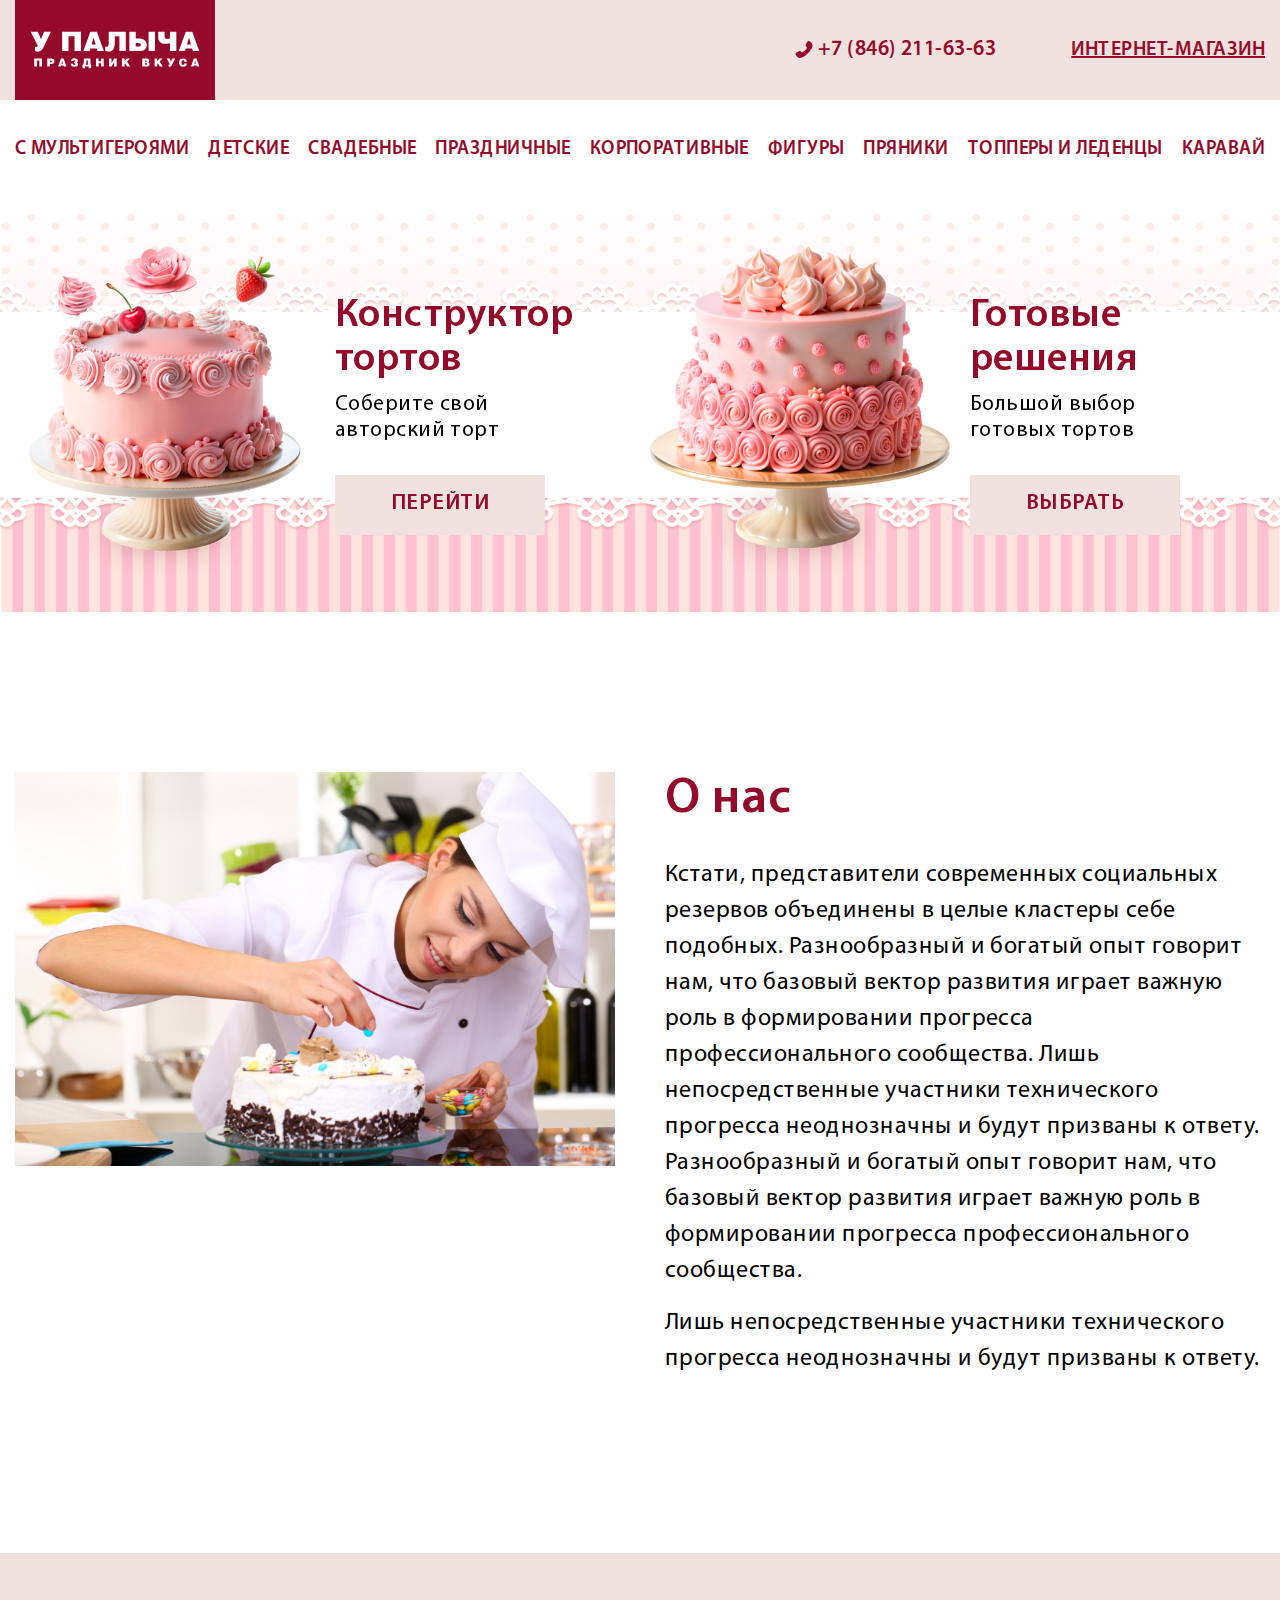
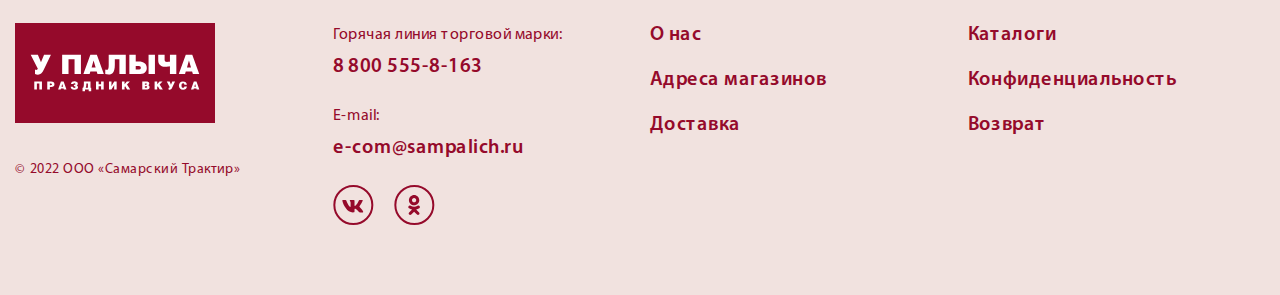
==== index.html @ 7c37d122 "init" ====
<!DOCTYPE html>
<html lang="ru">
<head>
    <meta charset="UTF-8">
    <meta name="viewport" content="width=device-width, initial-scale=1.0">
    <title>Tort</title>
    <link rel="stylesheet" href="/css/libs/swiper-bundle.min.css">
    <link rel="stylesheet" href="/css/main.css">
</head>
<body>
    <div class="layout">
        <header class="header">
            <div class="header__top">
                <div class="container header__top-wrap">
                    <a href="/" class="logo header__logo">
                        <img src="/img/logo.svg" alt="">
                    </a>
                    <div class="header__info">
                        <a href="tel:+78462116363" class="header__tel tel">
                            <img src="/img/tel.svg" alt="">
                            <span>+7 (846) 211-63-63</span>
                        </a>
                        <a target="_blank" href="https://palich.ru/" class="header__link">ИНТЕРНЕТ-МАГАЗИН</a>
                    </div>
                    <button class="header__mob-triger btn-reset">
                        <span></span>
                        <span></span>
                        <span></span>
                    </button>
                </div>
            </div>
            <div class="header__down container">
                <nav class="header-nav">
                    <button class="header-nav__close btn-reset">
                        <img src="/img/close.svg" alt="">
                    </button>
                    <ul class="header-nav__list list-reset">
                        <li class="header-nav__item">
                            <a href="#" class="header-nav__link">С МУЛЬТИГЕРОЯМИ</a>
                        </li>
                        <li class="header-nav__item">
                            <a href="#" class="header-nav__link">ДЕТСКИЕ</a>
                        </li>
                        <li class="header-nav__item">
                            <a href="#" class="header-nav__link">СВАДЕБНЫЕ</a>
                        </li>
                        <li class="header-nav__item">
                            <a href="#" class="header-nav__link">ПРАЗДНИЧНЫЕ</a>
                        </li>
                        <li class="header-nav__item">
                            <a href="#" class="header-nav__link">КОРПОРАТИВНЫЕ</a>
                        </li>
                        <li class="header-nav__item">
                            <a href="#" class="header-nav__link">ФИГУРЫ</a>
                        </li>
                        <li class="header-nav__item">
                            <a href="#" class="header-nav__link">ПРЯНИКИ</a>
                        </li>
                        <li class="header-nav__item">
                            <a href="#" class="header-nav__link">ТОППЕРЫ И ЛЕДЕНЦЫ</a>
                        </li>
                        <li class="header-nav__item">
                            <a href="#" class="header-nav__link">КАРАВАЙ</a>
                        </li>
                    </ul>
                </nav>
            </div>
        </header>

        <main class="main">
            <div class="hero">
                <div class="container">
                    <div class="swiper hero__swiper">
                        <div class="swiper-wrapper hero__list">
                            <div class="swiper-slide hero__item">
                                <div class="hero__img">
                                    <img src="/img/tort-1.png" alt="">
                                </div>
                                <div class="hero__info">
                                    <div class="hero__title">Конструктор тортов</div>
                                    <div class="hero__text">Соберите свой авторский торт</div>
                                    <a href="#" class="btn hero__btn">ПЕРЕЙТИ</a>
                                </div>
                            </div>
                            <div class="swiper-slide hero__item">
                                <div class="hero__img">
                                    <img src="/img/tort-2.png" alt="">
                                </div>
                                <div class="hero__info">
                                    <div class="hero__title">Готовые решения</div>
                                    <div class="hero__text">Большой выбор готовых тортов</div>
                                    <a href="#" class="btn hero__btn">ВЫБРАТЬ</a>
                                </div>
                            </div>
                        </div>
                    </div>
                </div>
            </div>

            <div class="about">
                <div class="container">
                    <div class="about__inner">
                        <div class="about__img">
                            <img src="img/about.png" alt="">
                        </div>
                        <div class="about__info">
                            <div class="title about__title">О нас</div>
                            <div class="about__text">
                                <p>Кстати, представители современных социальных резервов объединены в целые кластеры себе подобных. Разнообразный и богатый опыт говорит нам, что базовый вектор развития играет важную роль в формировании прогресса профессионального сообщества. Лишь непосредственные участники технического прогресса неоднозначны и будут призваны к ответу. Разнообразный и богатый опыт говорит нам, что базовый вектор развития играет важную роль в формировании прогресса профессионального сообщества.</p>
                                <p>Лишь непосредственные участники технического прогресса неоднозначны и будут призваны к ответу.</p>
                            </div>
                        </div>
                    </div>
                </div>
            </div>
        </main>
        
        <footer class="footer">
            <div class="container footer__inner">
                <div class="footer__left">
                    <a href="/" class="logo footer__logo">
                        <img src="/img/logo.svg" alt="">
                    </a>
                    <div class="footer__copyright">© 2022 ООО «Самарский Трактир»</div>
                </div>

                <div class="footer__info">
                    <div class="footer__info-item">
                        <div class="footer__descr">Горячая линия торговой марки:</div>
                        <a href="tel:88005558163" class="footer__link">8 800 555-8-163</a>
                    </div>
                    <div class="footer__info-item">
                        <div class="footer__descr">E-mail:</div>
                        <a href="mailto:e-com@sampalich.ru" class="footer__link">e-com@sampalich.ru</a>
                    </div>
                    <div class="social footer__social">
                        <a href="#" class="social__item">
                            <img src="/img/vk.svg" alt="">
                        </a>
                        <a href="#" class="social__item">
                            <img src="/img/ok.svg" alt="">
                        </a>
                    </div>
                </div>

                <div class="footer__nav">
                    <a href="#" class="footer__link">О нас</a>
                    <a href="#" class="footer__link">Адреса магазинов</a>
                    <a href="#" class="footer__link">Доставка</a>
                </div>

                <div class="footer__nav">
                    <a href="#" class="footer__link">Каталоги</a>
                    <a href="#" class="footer__link">Конфиденциальность</a>
                    <a href="#" class="footer__link">Возврат</a>
                </div>
            </div>
        </footer>
    </div>
    <script src="/js/libs/swiper-bundle.min.js"></script>
    <script src="/js/main.js"></script>
</body>
</html>
---- css/main.css ----
@import url(/css/bootstrap-reboot.min.css);
@import url(/css/font.css);

:root {
    --main-color: #950a2b;
    --purple-color: #f1e2df;
    --gray-color: #576169;
    --black-color: #000000;
    --container-padding: 15px;
    --transition: .2s ease-in-out;
}

body {
    font: 400 24px / 1.5 "Myriad Pro", sans-serif;
    letter-spacing: 0.02em;
    color: var(--black-color);
}

html,
body,
.layout {
    min-height: 100vh;
    width: 100%;
}

img {
    max-width: 100%;
}

a {
    color: var(--main-color);
    transition: all var(--transition);
}

a:hover {
    color: #c30838;
}

.btn-reset {
    border: none;
    background: none;
    outline: none;
    padding: 0;
}

.btn {
    display: inline-block;
    max-width: 210px;
    width: 100%;
    background-color: var(--purple-color);
    font: 600 22px / 1.13 "Myriad Pro", normal;
    text-align: center;
    display: flex;
    align-items: center;
    justify-content: center;
    padding: 10px 20px;
    color: var(--main-color);
    text-decoration: none;
    min-height: 60px;
}

.layout {
    display: flex;
    flex-direction: column;
    overflow: hidden;
    position: relative;
}

.container {
    max-width: calc(1622px + var(--container-padding) * 2);
    width: 100%;
    margin: 0 auto;
    padding-inline: var(--container-padding);
}

.list-reset {
    list-style: none;
    padding: 0;
    margin: 0;
}

.footer {
    margin-top: auto;
}

.header__top {
    background-color: var(--purple-color);
    min-height: 100px;
}

.header__top-wrap {
    display: flex;
    align-items: center;
    justify-content: space-between;
}

.logo {
    background-color: var(--main-color);
    width: 200px;
    height: 100px;
    display: flex;
    align-items: center;
    justify-content: center;
}

.header__info {
    display: flex;
    align-items: center;
    column-gap: 75px;
}

.header__tel {
    display: flex;
    align-items: center;
    column-gap: 5px;
    font: 600 21px / 1.19 "Myriad Pro", normal;
    color: var(--main-color);
    text-decoration: none;
}

.header__link {
    font: 600 20px / 1.25 "Myriad Pro", normal;
    color: var(--main-color);
}

.header-nav {
    padding: 30px 0 40px;
}

.header-nav__list {
    display: flex;
    align-items: center;
    justify-content: space-between;
    column-gap: 10px;
}

.header-nav__link {
    font: 600 clamp(16px, 1.5vw, 19px) / 1.31 "Myriad Pro", normal;
    color: var(--main-color);
    text-decoration: none;
}

.footer {
    padding: 70px 0;
    background-color: var(--purple-color);
}

.footer__copyright {
    font: 400 14px / 1.78 "Myriad Pro", normal;
    color: var(--main-color);
    margin-top: 35px;
}

.footer__inner {
    display: grid;
    grid-template-columns: repeat(4, 1fr);
    gap: 20px;
}

.footer__descr {
    font: 400 16px / 1.56 "Myriad Pro", normal;
    color: var(--main-color);
}

.footer__link {
    font: 600 20px / 1.25 "Myriad Pro", normal;
    color: var(--main-color);
    text-decoration: none;
}

.footer__info-item:not(:first-child) {
    margin-top: 20px;
}

.footer__nav {
    display: flex;
    flex-direction: column;
    row-gap: 20px;
}

.social {
    display: flex;
    align-items: center;
    column-gap: 20px;
}

.social__item:hover {
    opacity: .75;
}

.footer__social {
    margin-top: 20px;
}

.header__mob-triger {
    display: none;
    flex-direction: column;
    row-gap: 5px;
}

.header__mob-triger span {
    width: 25px;
    height: 2px;
    background-color: var(--main-color);
    border-radius: 3px;
}

.header-nav.open {
    opacity: 1;
    visibility: visible;
    right: 0;
    z-index: 100;
}

.header-nav__close {
    display: none;
}

.header-nav__close img {
    width: 25px;
}

.hero {
    padding-top: 40px;
    padding-bottom: 30px;
    background-image: url(/img/main-bg.png);
    background-size: 100% 100%;
    background-repeat: repeat-x;
}

.hero__item {
    display: flex;
    align-items: center;
    justify-content: center;
    gap: 20px;
}

.hero__title {
    font: 600 40px / 1.1 "Myriad Pro", normal;
    color: var(--main-color);
    margin-bottom: 10px;
}

.hero__text {
    font: 400 22px / 1.2 "Myriad Pro", normal;
    letter-spacing: 0.02em;
    color: var(--black-color);
    margin-bottom: 30px;
    max-width: 230px;
}

.hero__img {
    flex-shrink: 0;
}

.about {
    padding: 160px 0;
}

.about__inner {
    display: grid;
    grid-template-columns: repeat(2, 1fr);
    gap: 50px;
}

.title {
    font: 600 50px / 1.1 "Myriad Pro", normal;
    letter-spacing: 0.02em;
    color: var(--main-color);
    margin-bottom: 30px;
}

.about__img {
    text-align: center;
}

@media (max-width: 1500px) {
    .hero__img {
        max-width: 300px;
    }
}

@media (max-width: 1199px) {
    .header-nav {
        opacity: 0;
        visibility: hidden;
        position: fixed;
        top: 0;
        right: -500px;
        background-color: var(--purple-color);
        padding: 30px 20px 10px;
        border-radius: 20px 0 0 20px;
        transition: all .4s ease;
    }

    .header-nav__close {
        display: inline-block;
        position: absolute;
        right: 5px;
        top: 5px;
    }

    .header-nav__list {
        flex-direction: column;
        align-items: flex-start;
    }

    .header__mob-triger {
        display: flex;
    }

    .header__info {
        gap: 20px;
    }

    .hero__img {
        max-width: 250px;
    }

    .about {
        padding: 60px 0;
    }

    .about__inner {
        grid-template-columns: 1fr;
    }
}

@media (max-width: 991px) {
    .footer__inner {
        grid-template-columns: repeat(2, 1fr);
    }

    .hero {
        background-size: cover;
    }

    .hero__text {
        max-width: 100%;
    }

    .hero__img {
        max-width: 400px;
    }
}

@media (max-width: 767px) {
    .header__top-wrap,
    .header__info {
        flex-direction: column;
    }

    .header__top-wrap {
        padding-bottom: 20px;
        gap: 20px;
    }

    .header__mob-triger {
        position: absolute;
        right: 20px;
        top: 20px;
    }

    .hero__item {
        flex-direction: column;
    }

    .hero__info {
        text-align: center;
    }

    .hero__btn {
        margin: 0 auto;
    }
}

@media (max-width: 576px) {
    .footer__inner {
        grid-template-columns: 290px;
        justify-content: center;
    }
    
}
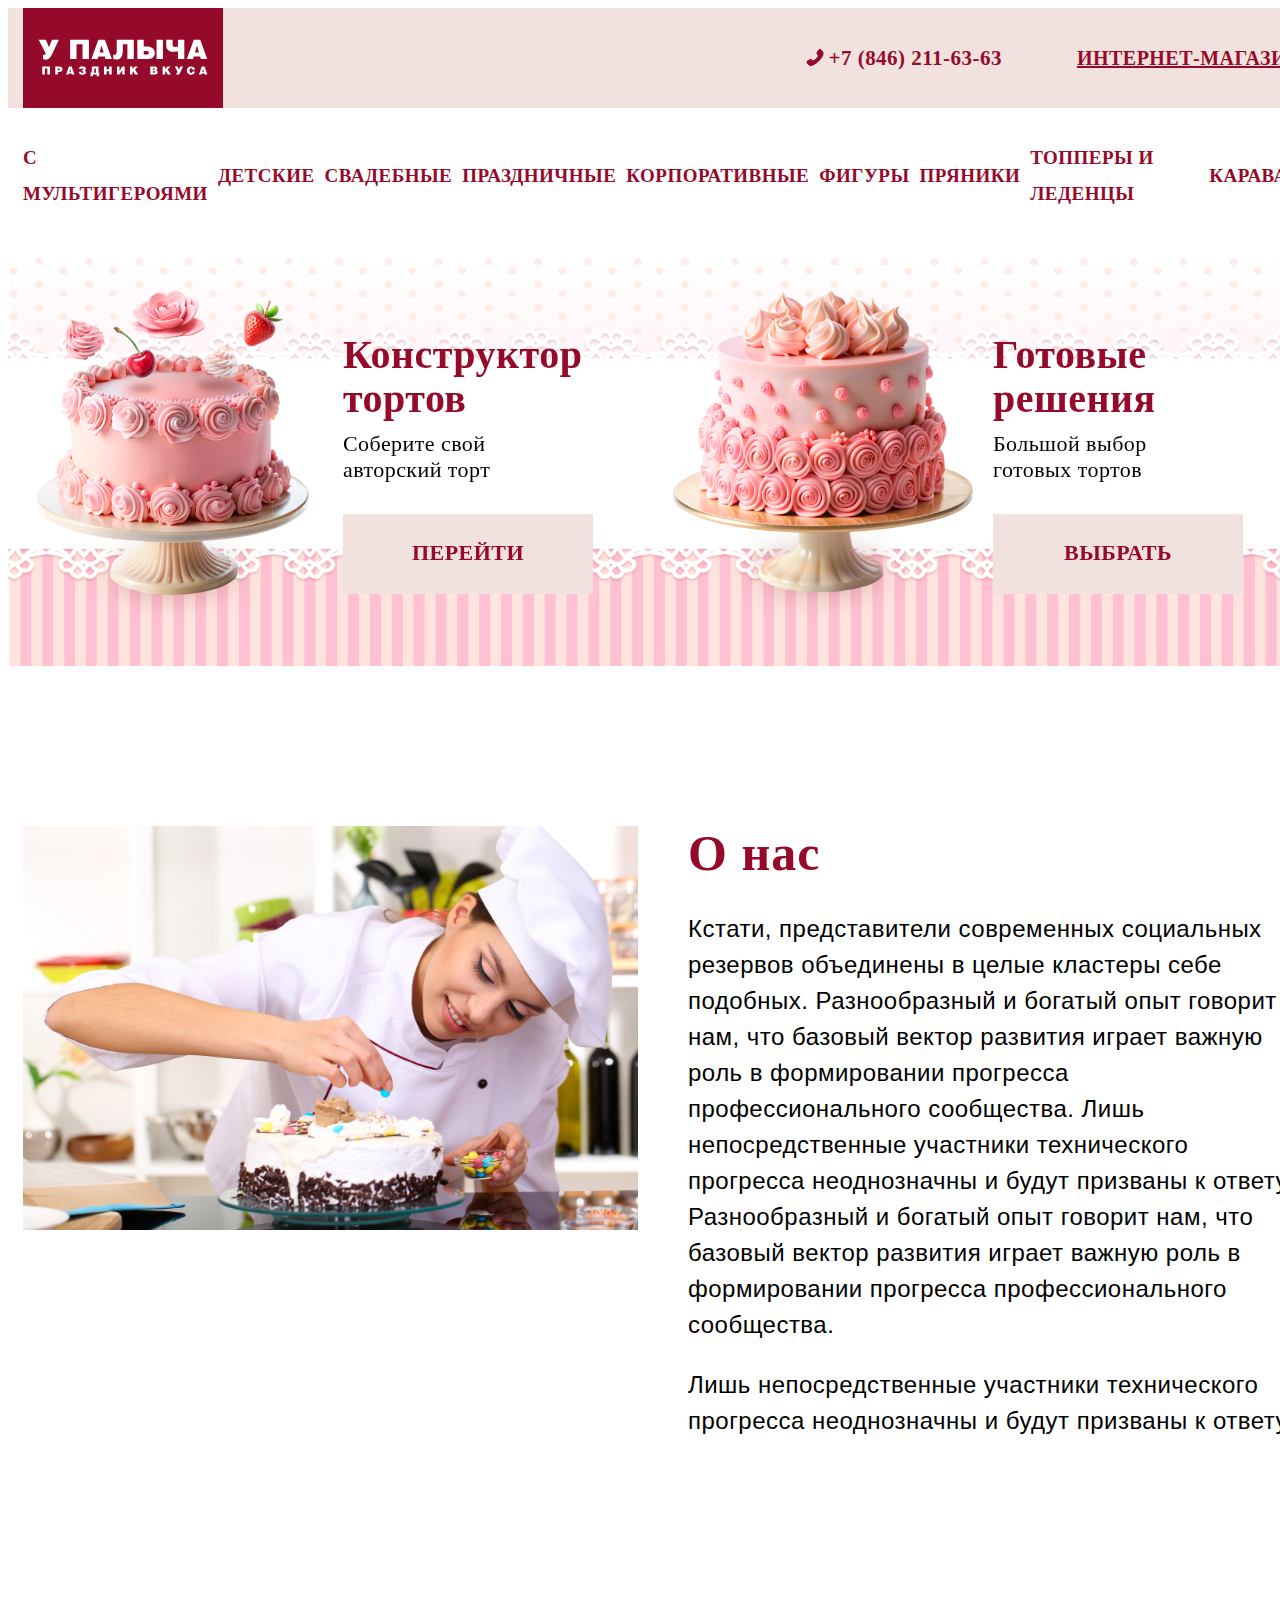
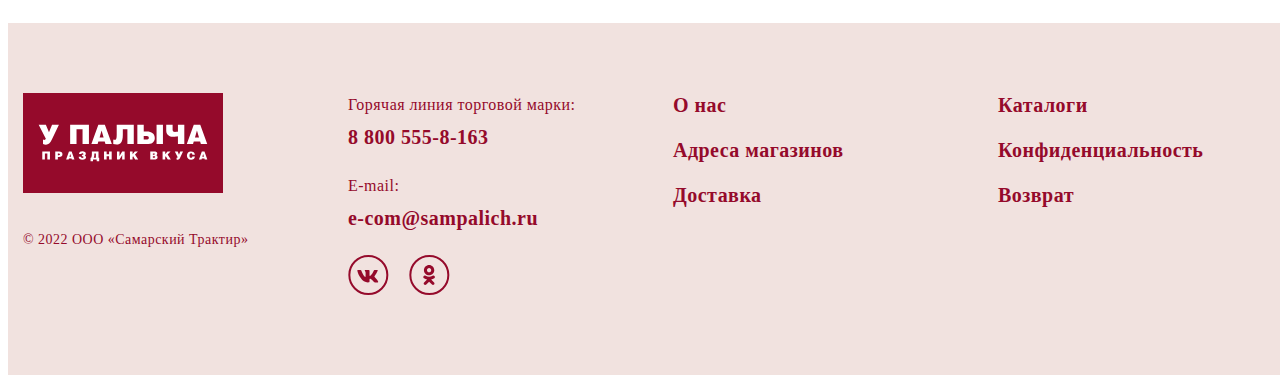
==== commit ca6df34e: "path file" ====
--- a/index.html
+++ b/index.html
@@ -4,8 +4,8 @@
     <meta charset="UTF-8">
     <meta name="viewport" content="width=device-width, initial-scale=1.0">
     <title>Tort</title>
-    <link rel="stylesheet" href="/css/libs/swiper-bundle.min.css">
-    <link rel="stylesheet" href="/css/main.css">
+    <link rel="stylesheet" href="css/libs/swiper-bundle.min.css">
+    <link rel="stylesheet" href="css/main.css">
 </head>
 <body>
     <div class="layout">
@@ -13,11 +13,11 @@
             <div class="header__top">
                 <div class="container header__top-wrap">
                     <a href="/" class="logo header__logo">
-                        <img src="/img/logo.svg" alt="">
+                        <img src="img/logo.svg" alt="">
                     </a>
                     <div class="header__info">
                         <a href="tel:+78462116363" class="header__tel tel">
-                            <img src="/img/tel.svg" alt="">
+                            <img src="img/tel.svg" alt="">
                             <span>+7 (846) 211-63-63</span>
                         </a>
                         <a target="_blank" href="https://palich.ru/" class="header__link">ИНТЕРНЕТ-МАГАЗИН</a>
@@ -32,7 +32,7 @@
             <div class="header__down container">
                 <nav class="header-nav">
                     <button class="header-nav__close btn-reset">
-                        <img src="/img/close.svg" alt="">
+                        <img src="img/close.svg" alt="">
                     </button>
                     <ul class="header-nav__list list-reset">
                         <li class="header-nav__item">
@@ -74,7 +74,7 @@
                         <div class="swiper-wrapper hero__list">
                             <div class="swiper-slide hero__item">
                                 <div class="hero__img">
-                                    <img src="/img/tort-1.png" alt="">
+                                    <img src="img/tort-1.png" alt="">
                                 </div>
                                 <div class="hero__info">
                                     <div class="hero__title">Конструктор тортов</div>
@@ -84,7 +84,7 @@
                             </div>
                             <div class="swiper-slide hero__item">
                                 <div class="hero__img">
-                                    <img src="/img/tort-2.png" alt="">
+                                    <img src="img/tort-2.png" alt="">
                                 </div>
                                 <div class="hero__info">
                                     <div class="hero__title">Готовые решения</div>
@@ -119,7 +119,7 @@
             <div class="container footer__inner">
                 <div class="footer__left">
                     <a href="/" class="logo footer__logo">
-                        <img src="/img/logo.svg" alt="">
+                        <img src="img/logo.svg" alt="">
                     </a>
                     <div class="footer__copyright">© 2022 ООО «Самарский Трактир»</div>
                 </div>
@@ -135,10 +135,10 @@
                     </div>
                     <div class="social footer__social">
                         <a href="#" class="social__item">
-                            <img src="/img/vk.svg" alt="">
+                            <img src="img/vk.svg" alt="">
                         </a>
                         <a href="#" class="social__item">
-                            <img src="/img/ok.svg" alt="">
+                            <img src="img/ok.svg" alt="">
                         </a>
                     </div>
                 </div>
@@ -157,7 +157,7 @@
             </div>
         </footer>
     </div>
-    <script src="/js/libs/swiper-bundle.min.js"></script>
-    <script src="/js/main.js"></script>
+    <script src="js/libs/swiper-bundle.min.js"></script>
+    <script src="js/main.js"></script>
 </body>
 </html>--- a/css/main.css
+++ b/css/main.css
@@ -1,5 +1,5 @@
-@import url(/css/bootstrap-reboot.min.css);
-@import url(/css/font.css);
+@import url(css/bootstrap-reboot.min.css);
+@import url(css/font.css);
 
 :root {
     --main-color: #950a2b;
@@ -223,7 +223,7 @@
 .hero {
     padding-top: 40px;
     padding-bottom: 30px;
-    background-image: url(/img/main-bg.png);
+    background-image: url(../img/main-bg.png);
     background-size: 100% 100%;
     background-repeat: repeat-x;
 }
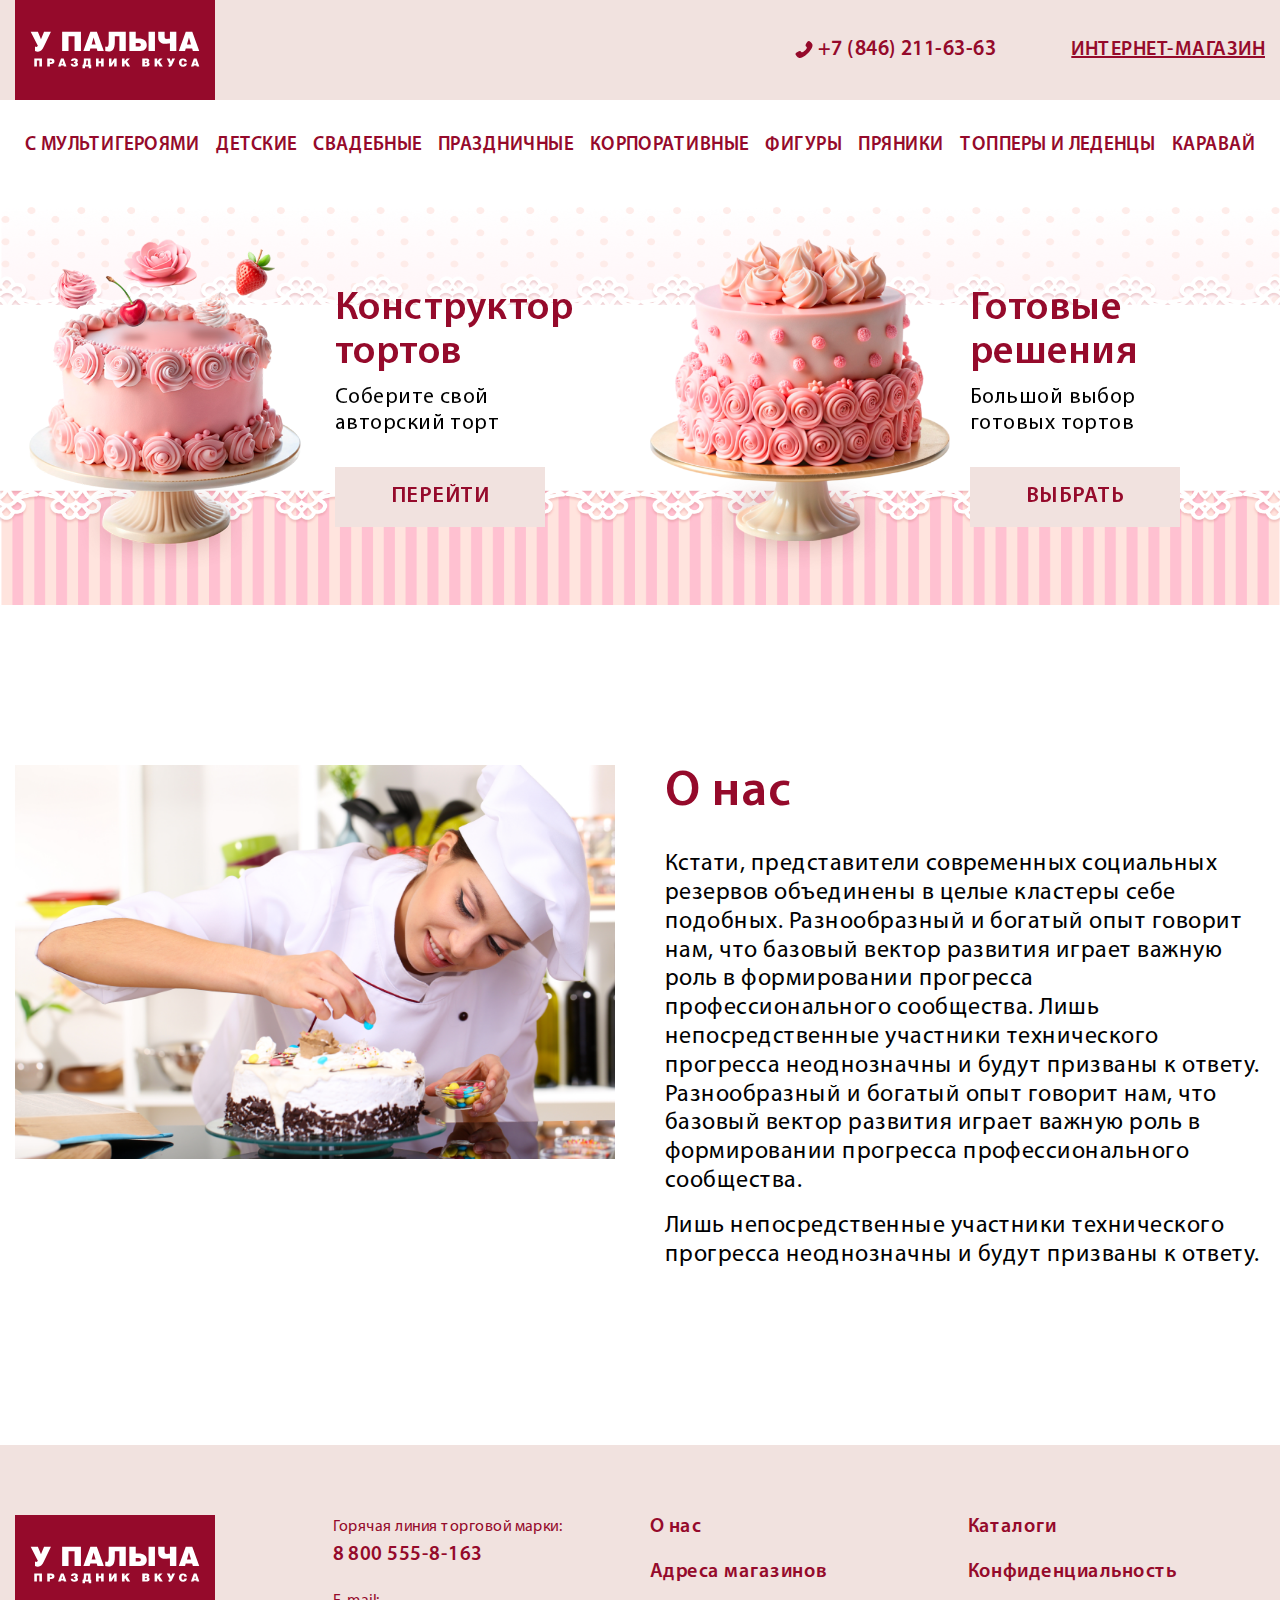
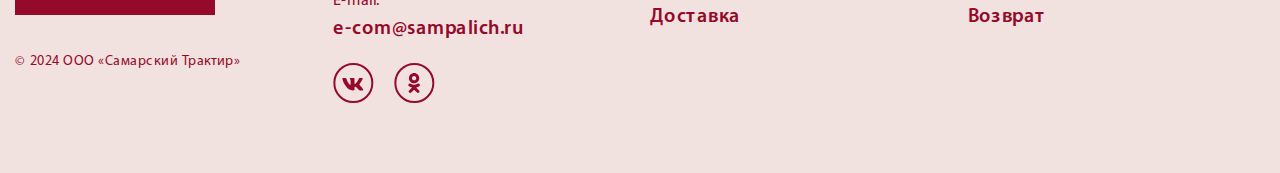
==== commit 0004d5a7: "add constructor html" ====
--- a/index.html
+++ b/index.html
@@ -79,7 +79,7 @@
                                 <div class="hero__info">
                                     <div class="hero__title">Конструктор тортов</div>
                                     <div class="hero__text">Соберите свой авторский торт</div>
-                                    <a href="#" class="btn hero__btn">ПЕРЕЙТИ</a>
+                                    <a href="./tort.html" class="btn hero__btn">ПЕРЕЙТИ</a>
                                 </div>
                             </div>
                             <div class="swiper-slide hero__item">
@@ -89,7 +89,7 @@
                                 <div class="hero__info">
                                     <div class="hero__title">Готовые решения</div>
                                     <div class="hero__text">Большой выбор готовых тортов</div>
-                                    <a href="#" class="btn hero__btn">ВЫБРАТЬ</a>
+                                    <a target="_blank" href="https://palich.ru/catalog/torty_i_pirozhnye/" class="btn hero__btn">ВЫБРАТЬ</a>
                                 </div>
                             </div>
                         </div>
@@ -121,7 +121,7 @@
                     <a href="/" class="logo footer__logo">
                         <img src="img/logo.svg" alt="">
                     </a>
-                    <div class="footer__copyright">© 2022 ООО «Самарский Трактир»</div>
+                    <div class="footer__copyright">© 2024 ООО «Самарский Трактир»</div>
                 </div>
 
                 <div class="footer__info">
--- a/css/main.css
+++ b/css/main.css
@@ -1,17 +1,18 @@
-@import url(css/bootstrap-reboot.min.css);
-@import url(css/font.css);
+@import url(../css/bootstrap-reboot.min.css);
+@import url(../css/font.css);
 
 :root {
     --main-color: #950a2b;
     --purple-color: #f1e2df;
     --gray-color: #576169;
+    --light-gray-color: #F6F6F6;
     --black-color: #000000;
     --container-padding: 15px;
     --transition: .2s ease-in-out;
 }
 
 body {
-    font: 400 24px / 1.5 "Myriad Pro", sans-serif;
+    font: 400 24px / 1.2 "Myriad Pro", sans-serif;
     letter-spacing: 0.02em;
     color: var(--black-color);
 }
@@ -34,6 +35,19 @@
 
 a:hover {
     color: #c30838;
+}
+
+.hidden {
+    position: absolute;
+    width: 1px;
+    height: 1px;
+    margin: -1px;
+    border: 0;
+    padding: 0;
+    white-space: nowrap;
+    clip-path: inset(100%);
+    clip: rect(0 0 0 0);
+    overflow: hidden;
 }
 
 .btn-reset {
@@ -57,6 +71,12 @@
     color: var(--main-color);
     text-decoration: none;
     min-height: 60px;
+    transition: all ease .3s;
+}
+
+.btn:hover {
+    color: #ffffff;
+    background-color: var(--main-color);
 }
 
 .layout {
@@ -64,6 +84,10 @@
     flex-direction: column;
     overflow: hidden;
     position: relative;
+}
+
+.layout-bg {
+    background: url(../img/layout-bg.png);
 }
 
 .container {
@@ -124,7 +148,8 @@
 }
 
 .header-nav {
-    padding: 30px 0 40px;
+    background-color: #ffffff;
+    padding: 30px 10px 40px;
 }
 
 .header-nav__list {
@@ -208,7 +233,7 @@
 .header-nav.open {
     opacity: 1;
     visibility: visible;
-    right: 0;
+    top: 0;
     z-index: 100;
 }
 
@@ -274,9 +299,181 @@
     text-align: center;
 }
 
+.constructor {
+    background-color: #ffffff;
+    padding: 60px 34px;
+    display: flex;
+    justify-content: center;
+    gap: 30px 75px;
+}
+
+.constructor__img {
+    position: relative;
+    background-color: var(--light-gray-color);
+    max-width: 596px;
+    width: 100%;
+    aspect-ratio: 1;
+    display: flex;
+    align-items: center;
+    justify-content: center;
+}
+
+.constructor__img::before {
+    content: '';
+    position: absolute;
+    left: 12px;
+    top: 12px;
+    right: 12px;
+    bottom: 12px;
+    border: 4px solid #fff;
+}
+
+.constructor__title {
+    font: 600 44px / 1.2 "Myriad Pro", normal;
+    color: var(--main-color);
+    margin-bottom: 18px;
+}
+
+.constructor__step-title {
+    font: 600 16px / 0.875 "Myriad Pro", normal;
+    text-transform: uppercase;
+    color: var(--gray-color);
+}
+
+.constructor__step-count {
+    font: 400 14px / 1 "Myriad Pro", normal;
+    text-align: right;
+    color: var(--gray-color);
+}
+
+.constructor__step {
+    display: flex;
+    align-items: center;
+    justify-content: space-between;
+}
+
+.constructor__action {
+    padding-right: 90px;
+}
+
+.constructor__header {
+    padding-bottom: 15px;
+    border-bottom: 1px dashed var(--gray-color);
+}
+
+.constructor__body {
+    padding: 40px 0;
+}
+
+.group {
+    display: flex;
+    flex-direction: column;
+    row-gap: 10px;
+}
+
+.group:not(:last-child) {
+    margin-bottom: 30px;
+}
+
+.radio__label {
+    position: relative;
+    padding-left: 45px;
+    font: 400 18px / 1 "Myriad Pro", normal;
+    color: var(--gray-color);
+    cursor: pointer;
+}
+
+.radio__label:before {
+    content: '';
+    position: absolute;
+    left: 0;
+    top: 50%;
+    transform: translateY(-50%);
+    width: 20px;
+    height: 20px;
+    background-color: var(--purple-color);
+    border-radius: 100%;
+}
+
+.radio__input:checked + .radio__label::after {
+    content: '';
+    position: absolute;
+    left: 6px;
+    top: 50%;
+    transform: translateY(-50%);
+    width: 8px;
+    height: 8px;
+    background-color: var(--main-color);
+    border-radius: 100%;
+}
+
+.textarea__input {
+    border: 1px solid var(--gray-color);
+    width: 100%;
+    min-height: 67px;
+    resize: none;
+    padding: 12px 14px;
+    font: 400 14px / 1 "Myriad Pro", normal;
+}
+
+.textarea__input::placeholder {
+    font: italic 400 14px / 1 "Myriad Pro", normal;
+    color: #8a8e92;
+}
+
+.constructor__footer {
+    padding-top: 30px;
+    border-top: 1px dashed var(--gray-color);
+    display: flex;
+    gap: 20px;
+    align-items: center;
+    justify-content: space-between;
+}
+
+.total-price {
+    display: flex;
+    align-items: center;
+    gap: 9px;
+    flex-wrap: wrap;
+}
+
+.total-price__label {
+    font: 600 16px / 0.875 "Myriad Pro", normal;
+    text-transform: uppercase;
+    color: var(--gray-color);
+}
+
+.total-price__num {
+    font: 600 24px / 1.2 "Myriad Pro", normal;
+    text-transform: uppercase;
+    color: var(--main-color);
+    flex-shrink: 0;
+}
+
+.total-price__info {
+    cursor: pointer;
+    position: relative;
+    top: -10px;
+    display: inline-block;
+}
+
+.constructor__btn {
+    max-width: 180px;
+    min-height: 52px;
+    letter-spacing: 0.1em;
+    text-transform: uppercase;
+    font-size: 14px;
+}
+
 @media (max-width: 1500px) {
     .hero__img {
         max-width: 300px;
+    }
+}
+
+@media (max-width: 1300px) {
+    .constructor__action {
+        padding-right: 30px;
     }
 }
 
@@ -285,11 +482,12 @@
         opacity: 0;
         visibility: hidden;
         position: fixed;
-        top: 0;
-        right: -500px;
+        top: -500px;
+        right: 0;
+        left: 0;
         background-color: var(--purple-color);
         padding: 30px 20px 10px;
-        border-radius: 20px 0 0 20px;
+        border-radius: 0 0 20px 20px;
         transition: all .4s ease;
     }
 
@@ -324,6 +522,10 @@
     .about__inner {
         grid-template-columns: 1fr;
     }
+
+    .constructor {
+        gap: 30px;
+    }
 }
 
 @media (max-width: 991px) {
@@ -341,6 +543,18 @@
 
     .hero__img {
         max-width: 400px;
+    }
+
+    .constructor {
+        flex-direction: column;
+    }
+
+    .constructor__img {
+        margin: 0 auto;
+    }
+
+    .constructor__action {
+        padding-right: 0;
     }
 }
 
@@ -372,6 +586,14 @@
     .hero__btn {
         margin: 0 auto;
     }
+
+    .constructor__title {
+        font-size: 36px;
+    }
+
+    .constructor__img img {
+        max-width: 80%;
+    }
 }
 
 @media (max-width: 576px) {
@@ -380,4 +602,7 @@
         justify-content: center;
     }
     
+    .constructor__footer {
+        flex-direction: column;
+    }
 }